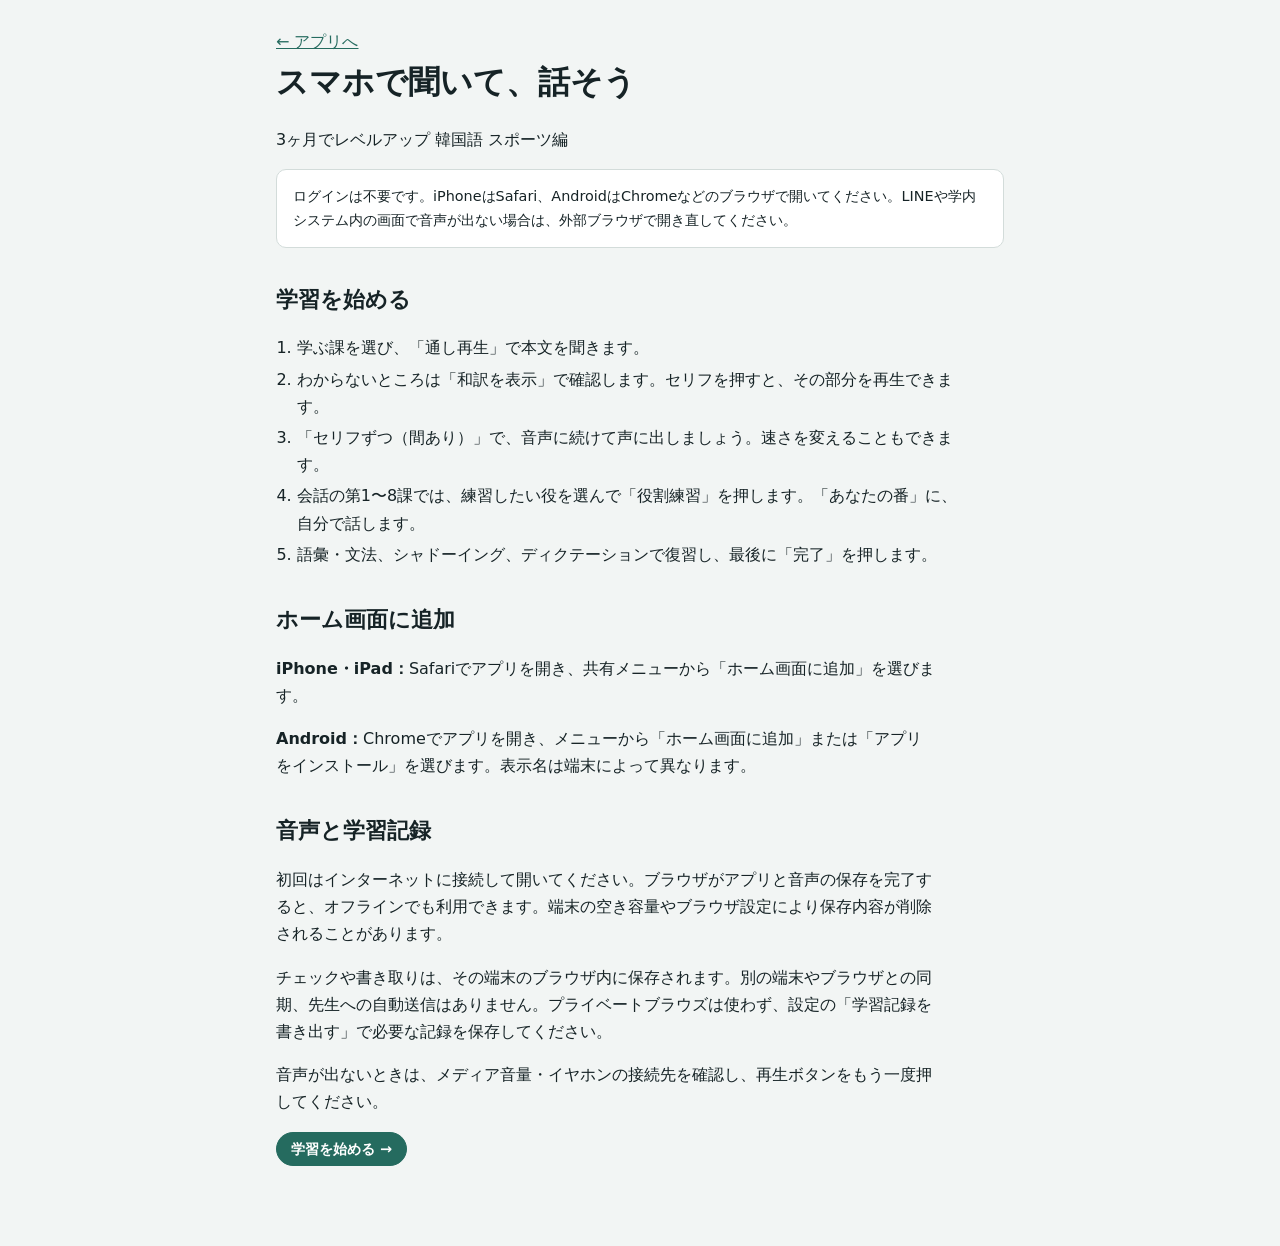
==== student-guide.html @ 6378376e "Publish Korean sports textbook review app with 12 lessons and audio" ====
<!doctype html><html lang="ja"><head><meta charset="utf-8"><meta name="viewport" content="width=device-width, initial-scale=1"><meta name="robots" content="noindex,nofollow"><title>学生用ガイド｜会話学習</title><link rel="stylesheet" href="style.css"></head><body><main class="wrap prose"><a href="./index.html">← アプリへ</a><h1>スマホで聞いて、話そう</h1><p>3ヶ月でレベルアップ 韓国語 スポーツ編</p><div class="note">ログインは不要です。iPhoneはSafari、AndroidはChromeなどのブラウザで開いてください。LINEや学内システム内の画面で音声が出ない場合は、外部ブラウザで開き直してください。</div><h2>学習を始める</h2><ol><li>学ぶ課を選び、「通し再生」で本文を聞きます。</li><li>わからないところは「和訳を表示」で確認します。セリフを押すと、その部分を再生できます。</li><li>「セリフずつ（間あり）」で、音声に続けて声に出しましょう。速さを変えることもできます。</li><li>会話の第1〜8課では、練習したい役を選んで「役割練習」を押します。「あなたの番」に、自分で話します。</li><li>語彙・文法、シャドーイング、ディクテーションで復習し、最後に「完了」を押します。</li></ol><h2>ホーム画面に追加</h2><p><b>iPhone・iPad：</b>Safariでアプリを開き、共有メニューから「ホーム画面に追加」を選びます。</p><p><b>Android：</b>Chromeでアプリを開き、メニューから「ホーム画面に追加」または「アプリをインストール」を選びます。表示名は端末によって異なります。</p><h2>音声と学習記録</h2><p>初回はインターネットに接続して開いてください。ブラウザがアプリと音声の保存を完了すると、オフラインでも利用できます。端末の空き容量やブラウザ設定により保存内容が削除されることがあります。</p><p>チェックや書き取りは、その端末のブラウザ内に保存されます。別の端末やブラウザとの同期、先生への自動送信はありません。プライベートブラウズは使わず、設定の「学習記録を書き出す」で必要な記録を保存してください。</p><p>音声が出ないときは、メディア音量・イヤホンの接続先を確認し、再生ボタンをもう一度押してください。</p><a class="btn primary" href="./index.html">学習を始める →</a></main></body></html>
---- style.css ----
:root{
  --ground:#F2F5F4; --surface:#FFFFFF; --sunk:#E7EEEC; --ink:#162326; --muted:#586A6C; --line:#D3DCDA;
  --accent:#256B5F; --accent-ink:#FFFFFF; --accent-soft:#DCECE7;
  --ochre:#9A620F; --ochre-soft:#F4E8D2;
  --good:#1F7446; --good-soft:#DCEFE3; --bad:#AE3727; --bad-soft:#F7E0DB; --hl:#FFF1BD;
  --serif:"Literata",Georgia,"Times New Roman",serif;
  --sans:"Zen Kaku Gothic New","Hiragino Sans","Hiragino Kaku Gothic ProN","Yu Gothic",system-ui,sans-serif;
  --mono:"IBM Plex Mono",ui-monospace,Menlo,monospace;
  --radius:10px;
}
@media (prefers-color-scheme:dark){
  :root:not([data-theme="light"]){
    color-scheme:dark;
    --ground:#0E1618; --surface:#152023; --sunk:#1B282B; --ink:#E2EBE9; --muted:#97A8A7; --line:#2A393C;
    --accent:#6CC3B1; --accent-ink:#0E1618; --accent-soft:#1A3430;
    --ochre:#E3A94E; --ochre-soft:#33281A;
    --good:#6CCB93; --good-soft:#17301F; --bad:#EE8A77; --bad-soft:#3A201C; --hl:#3B3517;
  }
}
:root[data-theme="dark"]{
  color-scheme:dark;
  --ground:#0E1618; --surface:#152023; --sunk:#1B282B; --ink:#E2EBE9; --muted:#97A8A7; --line:#2A393C;
  --accent:#6CC3B1; --accent-ink:#0E1618; --accent-soft:#1A3430;
  --ochre:#E3A94E; --ochre-soft:#33281A;
  --good:#6CCB93; --good-soft:#17301F; --bad:#EE8A77; --bad-soft:#3A201C; --hl:#3B3517;
}
*{box-sizing:border-box}
[hidden]{display:none!important}
body{margin:0;background:var(--ground);color:var(--ink);font-family:var(--sans);font-size:16px;line-height:1.7;-webkit-text-size-adjust:100%}
a{color:var(--accent)}
button,select,input,textarea{font:inherit;color:inherit}
:focus-visible{outline:2px solid var(--accent);outline-offset:2px}
h1,h2,h3{text-wrap:balance;margin:0}
.wrap{max-width:760px;margin:0 auto;padding-inline:16px}
.label{font-family:var(--mono);font-size:.72rem;letter-spacing:.08em;text-transform:uppercase;color:var(--muted)}
.en{font-family:var(--serif);font-size:1.12rem;line-height:1.75}

/* top bar */
.bar{position:sticky;top:env(safe-area-inset-top,0px);z-index:20;background:var(--ground);border-bottom:1px solid var(--line)}
.bar .wrap{display:flex;align-items:center;gap:12px;min-height:54px}
.brand{font-family:var(--serif);font-weight:600;font-size:1.15rem;text-decoration:none;color:var(--ink);white-space:nowrap}
.brand em{font-style:italic;font-weight:400;color:var(--accent)}
.bar nav{margin-left:auto;display:flex;gap:6px;align-items:center}
.prog-txt{font-family:var(--mono);font-size:.78rem;color:var(--muted);font-variant-numeric:tabular-nums;white-space:nowrap}
.progress{height:3px;background:var(--sunk)}
.progress i{display:block;height:100%;background:var(--accent);width:0;transition:width .4s}
.btn{display:inline-flex;align-items:center;gap:6px;border:1px solid var(--line);background:var(--surface);border-radius:999px;padding:6px 14px;cursor:pointer;font-size:.9rem;text-decoration:none;color:var(--ink);line-height:1.4}
.btn:hover{border-color:var(--accent)}
.btn.primary{background:var(--accent);border-color:var(--accent);color:var(--accent-ink);font-weight:700}
.btn.ghost{background:transparent}
.btn.small{padding:4px 11px;font-size:.82rem}
.btn[aria-pressed="true"]{background:var(--accent-soft);border-color:var(--accent)}

main{padding-block:28px 80px}

/* home */
.hero{display:grid;gap:14px;padding-block:8px 28px;border-bottom:1px solid var(--line);margin-bottom:28px}
.hero h1{font-family:var(--serif);font-size:clamp(2.1rem,6vw,3rem);font-weight:600;line-height:1.1;letter-spacing:-.01em}
.hero h1 em{font-weight:400;color:var(--accent)}
.hero .sub{font-size:1.05rem;margin:0}
.stats{display:flex;flex-wrap:wrap;gap:6px 18px;margin:0;padding:0;list-style:none}
.stats li{font-family:var(--mono);font-size:.8rem;color:var(--muted)}
.stats b{color:var(--ink);font-weight:500}
.next{display:flex;flex-wrap:wrap;align-items:center;gap:10px 16px;background:var(--surface);border:1px solid var(--line);border-radius:var(--radius);padding:14px 16px}
.next .t{flex:1 1 260px}
.next .t strong{font-family:var(--serif);font-size:1.1rem;display:block;line-height:1.35}
.unit{margin-bottom:34px}
.unit-head{display:flex;flex-wrap:wrap;align-items:baseline;gap:4px 14px;margin-bottom:12px}
.unit-head h2{font-family:var(--serif);font-size:1.35rem;font-weight:600}
.unit-head .ja{font-weight:700}
.unit-head .label{margin-left:auto}
.triads{display:grid;grid-template-columns:repeat(auto-fill,minmax(230px,1fr));gap:10px}
.triad{background:var(--surface);border:1px solid var(--line);border-radius:var(--radius);overflow:hidden}
.day{display:grid;grid-template-columns:2.6rem 1fr auto;gap:8px;align-items:center;padding:8px 12px;text-decoration:none;color:var(--ink);border-top:1px solid var(--line);min-height:48px}
.day:first-child{border-top:0}
.day:hover{background:var(--sunk)}
.day .dn{font-family:var(--mono);font-size:.72rem;color:var(--muted);font-variant-numeric:tabular-nums}
.day .tt{font-size:.88rem;line-height:1.35}
.day .tt small{display:block;font-family:var(--mono);font-size:.66rem;letter-spacing:.06em;color:var(--muted);text-transform:uppercase}
.day.test{background:var(--ochre-soft)}
.day.test .tt small{color:var(--ochre)}
.day .mk{width:20px;height:20px;border-radius:50%;border:1.5px solid var(--line);display:grid;place-items:center;font-size:.7rem;color:var(--accent-ink)}
.day.done .mk{background:var(--accent);border-color:var(--accent)}
.day.test.done .mk{background:var(--ochre);border-color:var(--ochre)}
.day.is-next{box-shadow:inset 0 0 0 2px var(--accent)}
.cast{display:grid;grid-template-columns:repeat(auto-fill,minmax(220px,1fr));gap:4px 20px;margin:0;padding:0;list-style:none}
.cast li{padding:8px 0;border-bottom:1px dashed var(--line);font-size:.9rem}
.cast b{font-family:var(--serif);font-weight:600;font-size:1rem}
.section-title{font-family:var(--serif);font-size:1.3rem;font-weight:600;margin:40px 0 12px}

/* lesson */
.lhead{display:grid;gap:8px;margin-bottom:26px}
.lhead h1{font-family:var(--serif);font-size:clamp(1.7rem,5vw,2.3rem);font-weight:600;line-height:1.2}
.lhead .ja-title{font-size:1.05rem;font-weight:700;color:var(--muted)}
.chips{display:flex;flex-wrap:wrap;gap:6px}
.chip{font-family:var(--mono);font-size:.72rem;letter-spacing:.04em;border:1px solid var(--line);border-radius:999px;padding:2px 10px;color:var(--muted);background:var(--surface)}
.chip.lv{border-color:var(--accent);color:var(--accent)}
.chip.t{border-color:var(--ochre);color:var(--ochre)}
.scene{margin:0;color:var(--muted);font-size:.95rem}
.step{margin-top:34px}
.step>header{display:flex;align-items:baseline;gap:10px;margin-bottom:12px;flex-wrap:wrap}
.step>header h2{font-size:1.15rem;font-weight:700}
.step>header .label{color:var(--accent)}
.test-page .step>header .label{color:var(--ochre)}
.card{background:var(--surface);border:1px solid var(--line);border-radius:var(--radius);padding:16px}
.toolbar{display:flex;flex-wrap:wrap;gap:8px;align-items:center;margin-bottom:14px}
.toolbar .sep{flex:1 1 0}
.toggle{display:inline-flex;align-items:center;gap:6px;font-size:.85rem;cursor:pointer;user-select:none}
.toggle input{accent-color:var(--accent);width:16px;height:16px}
select.rate{border:1px solid var(--line);background:var(--surface);border-radius:999px;padding:5px 10px;font-size:.85rem}
.passage .en{margin:0}
.dl{display:grid;grid-template-columns:5.6rem 1fr;gap:2px 14px;padding:6px 0;border-top:1px dashed var(--line)}
.dl:first-child{border-top:0}
.dl .sp{font-family:var(--mono);font-size:.72rem;letter-spacing:.05em;text-transform:uppercase;color:var(--accent);padding-top:.45rem;overflow-wrap:anywhere}
.dl .sp.hana{color:var(--ochre)}
.say{cursor:pointer;border-radius:6px;transition:background .15s}
.say:hover{background:var(--sunk)}
.say.speaking{background:var(--hl)}
.passage .ja{display:none;margin:2px 0 4px;font-size:.88rem;color:var(--muted);line-height:1.6}
.passage.show-ja .ja{display:block}
.para{margin:0 0 14px}
.para:last-child{margin-bottom:0}
.para .en .say{padding:1px 0}
.passage.blur .en{filter:blur(5px);user-select:none}
.passage.blur .say.speaking{filter:none}
.vocab{width:100%;border-collapse:collapse;font-size:.95rem}
.vocab td{padding:7px 8px;border-top:1px solid var(--line);vertical-align:top}
.vocab tr:first-child td{border-top:0}
.vocab td:first-child{font-family:var(--serif);font-size:1.02rem;width:48%}
.vocab td:last-child{color:var(--muted)}
.steps{list-style:none;margin:0;padding:0;display:grid;gap:2px}
.steps label{display:grid;grid-template-columns:22px 1fr;gap:10px;padding:8px 4px;cursor:pointer;border-radius:6px}
.steps label:hover{background:var(--sunk)}
.steps input{accent-color:var(--accent);width:18px;height:18px;margin-top:3px}
.steps b{font-weight:700}
.steps span small{display:block;color:var(--muted);font-size:.84rem}
.tip{margin-top:12px;background:var(--accent-soft);border-radius:8px;padding:12px 14px;font-size:.92rem}
.tip .label{color:var(--accent);display:block;margin-bottom:2px}
.ditem{display:grid;gap:8px;padding:14px 0;border-top:1px solid var(--line)}
.ditem:first-child{border-top:0;padding-top:0}
.ditem .row{display:flex;flex-wrap:wrap;gap:8px;align-items:center}
.ditem .num{font-family:var(--mono);font-size:.78rem;color:var(--muted);min-width:1.8rem}
textarea{width:100%;border:1px solid var(--line);border-radius:8px;background:var(--ground);padding:10px 12px;font-family:var(--serif);font-size:1.02rem;line-height:1.6;resize:vertical}
textarea:focus{border-color:var(--accent);outline:none}
.result{font-family:var(--serif);font-size:1.02rem;line-height:1.9}
.result .ok{color:var(--good)}
.result .miss{color:var(--bad);background:var(--bad-soft);border-radius:3px;padding:0 2px;text-decoration:underline;text-decoration-thickness:1px}
.result .extra{color:var(--muted);text-decoration:line-through}
.result .score{font-family:var(--mono);font-size:.8rem;display:inline-block;margin-right:8px;padding:1px 8px;border-radius:999px;background:var(--good-soft);color:var(--good)}
.result .score.low{background:var(--bad-soft);color:var(--bad)}
.result .jp{font-family:var(--sans);font-size:.86rem;color:var(--muted);display:block}
.prompt{margin:0 0 10px;font-size:.98rem}
.wc{font-family:var(--mono);font-size:.75rem;color:var(--muted);font-variant-numeric:tabular-nums}
details.model{margin-top:12px;border-top:1px dashed var(--line);padding-top:10px}
details.model summary{cursor:pointer;font-weight:700;font-size:.92rem;color:var(--accent)}
details.model p{margin:8px 0 0}
.finish{margin-top:40px;display:grid;gap:16px}
.finish .done-btn{justify-self:start}
.pager{display:flex;justify-content:space-between;gap:10px;flex-wrap:wrap}
.pager a{max-width:48%}

/* tests */
.test-page .lhead h1{color:var(--ink)}
.qitem{display:grid;grid-template-columns:1.8rem 1fr auto;gap:4px 10px;align-items:start;padding:10px 0;border-top:1px solid var(--line)}
.qitem:first-child{border-top:0;padding-top:0}
.qitem .num{font-family:var(--mono);font-size:.78rem;color:var(--muted);padding-top:3px}
.qitem .q{font-size:.98rem}
.qitem .q .from{font-family:var(--mono);font-size:.68rem;color:var(--muted);margin-left:6px;white-space:nowrap}
.qitem .q .from.spiral{color:var(--ochre)}
.qitem .ans{grid-column:2/4;font-family:var(--serif);font-size:1.05rem;background:var(--sunk);border-radius:6px;padding:6px 10px}
.qitem .ctl{display:flex;gap:6px;align-items:center;flex-wrap:wrap;justify-content:flex-end}
.selfcheck{display:inline-flex;gap:4px;align-items:center;font-size:.8rem;color:var(--muted);cursor:pointer}
.selfcheck input{accent-color:var(--good);width:16px;height:16px}
.scorebar{display:flex;flex-wrap:wrap;gap:8px 18px;background:var(--ochre-soft);border-radius:var(--radius);padding:12px 16px;font-size:.9rem}
.scorebar b{font-family:var(--mono);font-weight:500;font-variant-numeric:tabular-nums}

/* guide */
.prose h2{font-family:var(--serif);font-size:1.35rem;font-weight:600;margin:34px 0 10px}
.prose p,.prose li{max-width:65ch}
.prose ol,.prose ul{padding-left:1.3em}
.prose li{margin:4px 0}
.levels{width:100%;border-collapse:collapse;font-size:.9rem}
.levels th,.levels td{text-align:left;padding:8px;border-top:1px solid var(--line);vertical-align:top}
.levels th{font-family:var(--mono);font-size:.7rem;letter-spacing:.06em;text-transform:uppercase;color:var(--muted);font-weight:500}
.tablewrap{overflow-x:auto}
.note{background:var(--surface);border:1px solid var(--line);border-radius:var(--radius);padding:14px 16px}

/* settings */
.panel-back{position:fixed;inset:0;background:rgba(10,20,22,.45);z-index:40;display:grid;place-items:end center}
.panel{background:var(--surface);color:var(--ink);width:min(560px,100%);max-height:88vh;overflow:auto;border-radius:16px 16px 0 0;padding:20px 16px calc(20px + env(safe-area-inset-bottom,0px))}
@media (min-width:640px){.panel-back{place-items:center}.panel{border-radius:16px}}
.panel h2{font-family:var(--serif);font-size:1.3rem;font-weight:600;margin-bottom:12px}
.field{display:grid;gap:4px;margin-bottom:14px}
.field .row{display:flex;gap:8px}
.field select{flex:1;min-width:0;border:1px solid var(--line);background:var(--ground);border-radius:8px;padding:8px}
.panel .small{font-size:.84rem;color:var(--muted)}
.panel-actions{display:flex;flex-wrap:wrap;gap:8px;margin-top:10px;padding-top:14px;border-top:1px solid var(--line)}
.btn.danger{border-color:var(--bad);color:var(--bad)}
.btn.danger.armed{background:var(--bad);color:var(--surface)}
.toast{position:fixed;left:50%;bottom:calc(18px + env(safe-area-inset-bottom,0px));transform:translateX(-50%);background:var(--ink);color:var(--ground);padding:8px 16px;border-radius:999px;font-size:.88rem;z-index:50;max-width:calc(100% - 32px)}

button,.btn,label,select,.tabbar,.day .mk{-webkit-user-select:none;user-select:none;-webkit-touch-callout:none}
body.app{padding-bottom:calc(64px + env(safe-area-inset-bottom,0px))}
body.app .bar nav .btn{display:none}
body.app .toast{bottom:calc(76px + env(safe-area-inset-bottom,0px))}
.tabbar{position:fixed;left:0;right:0;bottom:0;z-index:30;display:grid;grid-template-columns:repeat(4,1fr);background:var(--surface);border-top:1px solid var(--line);padding-bottom:env(safe-area-inset-bottom,0px)}
.tabbar a,.tabbar button{display:grid;justify-items:center;gap:1px;padding:8px 0 6px;min-height:56px;font-size:.68rem;color:var(--muted);text-decoration:none;background:none;border:0;cursor:pointer}
.tabbar .on{color:var(--accent);font-weight:700}
@media (max-width:560px){
  .dl{grid-template-columns:1fr;gap:0}
  .dl .sp{padding-top:0}
  .bar .hide-sm{display:none}
  .qitem{grid-template-columns:1.6rem 1fr}
  .qitem .ctl{grid-column:2;justify-content:flex-start}
  .qitem .ans{grid-column:2}
}
@media (prefers-reduced-motion:reduce){*{transition:none!important}}
@media print{
  .bar,.toolbar,.finish,.ditem .row,.btn,.panel-back{display:none!important}
  .passage .ja{display:block}
  .passage.blur .en{filter:none}
  body{background:#fff;color:#000}
}

:root{--serif:"Hiragino Sans","Apple SD Gothic Neo","Malgun Gothic",sans-serif}
.brand{font-size:.88rem;white-space:normal;line-height:1.4;max-width:70%}.brand small{display:block;color:var(--accent);font-size:.75rem}.hero h1{font-size:clamp(1.8rem,5vw,2.6rem);line-height:1.5}.hero .kicker{color:var(--accent);letter-spacing:.14em;font-size:.76rem}.lesson-grid{display:grid;grid-template-columns:repeat(2,minmax(0,1fr));gap:12px}.lesson-link{display:block;color:var(--ink);text-decoration:none;padding:20px;border:1px solid var(--line);border-radius:10px;background:var(--surface)}.lesson-link:hover{border-color:var(--accent)}.lesson-link strong{display:block;font-size:1.1rem;margin:8px 0 4px}.lesson-link small{color:var(--muted)}.lesson-link .status{float:right;font-size:.75rem;color:var(--accent)}.en{font-size:1.16rem;line-height:1.95;word-break:keep-all;overflow-wrap:anywhere}.dl{grid-template-columns:3.5rem 1fr;padding:13px 0}.dl .sp{font-size:.84rem}.line-button{display:block;width:100%;text-align:left;border:0;background:transparent;color:inherit;padding:0}.dl .sp.miku{color:var(--ochre)}.role-select{max-width:100%;border:1px solid var(--line);border-radius:8px;background:var(--surface);padding:7px}.play-status{font-size:.85rem;color:var(--accent);min-height:1.7em}.role-turn{outline:2px dashed var(--accent);outline-offset:4px}.passage.blur .en:focus{filter:none}.note{font-size:.9rem}.bar .wrap{padding-block:8px}textarea{font-family:var(--sans)}.muted{color:var(--muted)}.btn:disabled{opacity:.5;cursor:default}.vocab button{background:transparent;border:0;text-align:left;cursor:pointer}.recording{color:var(--bad)}@media(max-width:560px){.lesson-grid{grid-template-columns:1fr}.dl{grid-template-columns:1fr}.toolbar .btn{min-height:40px}.brand{font-size:.78rem}.card{padding:14px}.bar nav{gap:2px}.bar nav .btn{padding:6px}.panel-back{place-items:end center}}

.role-options{display:flex;gap:14px;padding:6px 10px;border:1px solid var(--line);border-radius:8px}.panel::backdrop{background:rgba(10,20,22,.45)}

@media(max-width:560px){button.btn,a.btn{min-height:44px}.bar nav .btn{min-height:44px;min-width:44px}.rate,select.rate,.field select{font-size:16px}.brand{max-width:53%}.bar .wrap{gap:6px}.prog-txt{font-size:.7rem}.role-options{min-height:44px}.line-button{min-height:44px}}

.role-options{flex-wrap:wrap}.sp{overflow-wrap:anywhere}

.quiz-item{border-top:1px solid var(--line,#ccd9cf);padding:16px 0}.quiz-item p{overflow-wrap:anywhere}.quiz-input{font:inherit;font-size:16px;max-width:100%;width:100%;padding:12px;border:1px solid #a3b5aa;border-radius:8px;box-sizing:border-box}.quiz-actions,.choices{display:flex;flex-wrap:wrap;gap:8px;margin:10px 0}.quiz-result{color:#1b6b45}.practice details{padding:12px 0}.practice h3{margin-top:28px}[hidden]{display:none!important}
audio{width:100%;max-width:100%;}summary{cursor:pointer;}
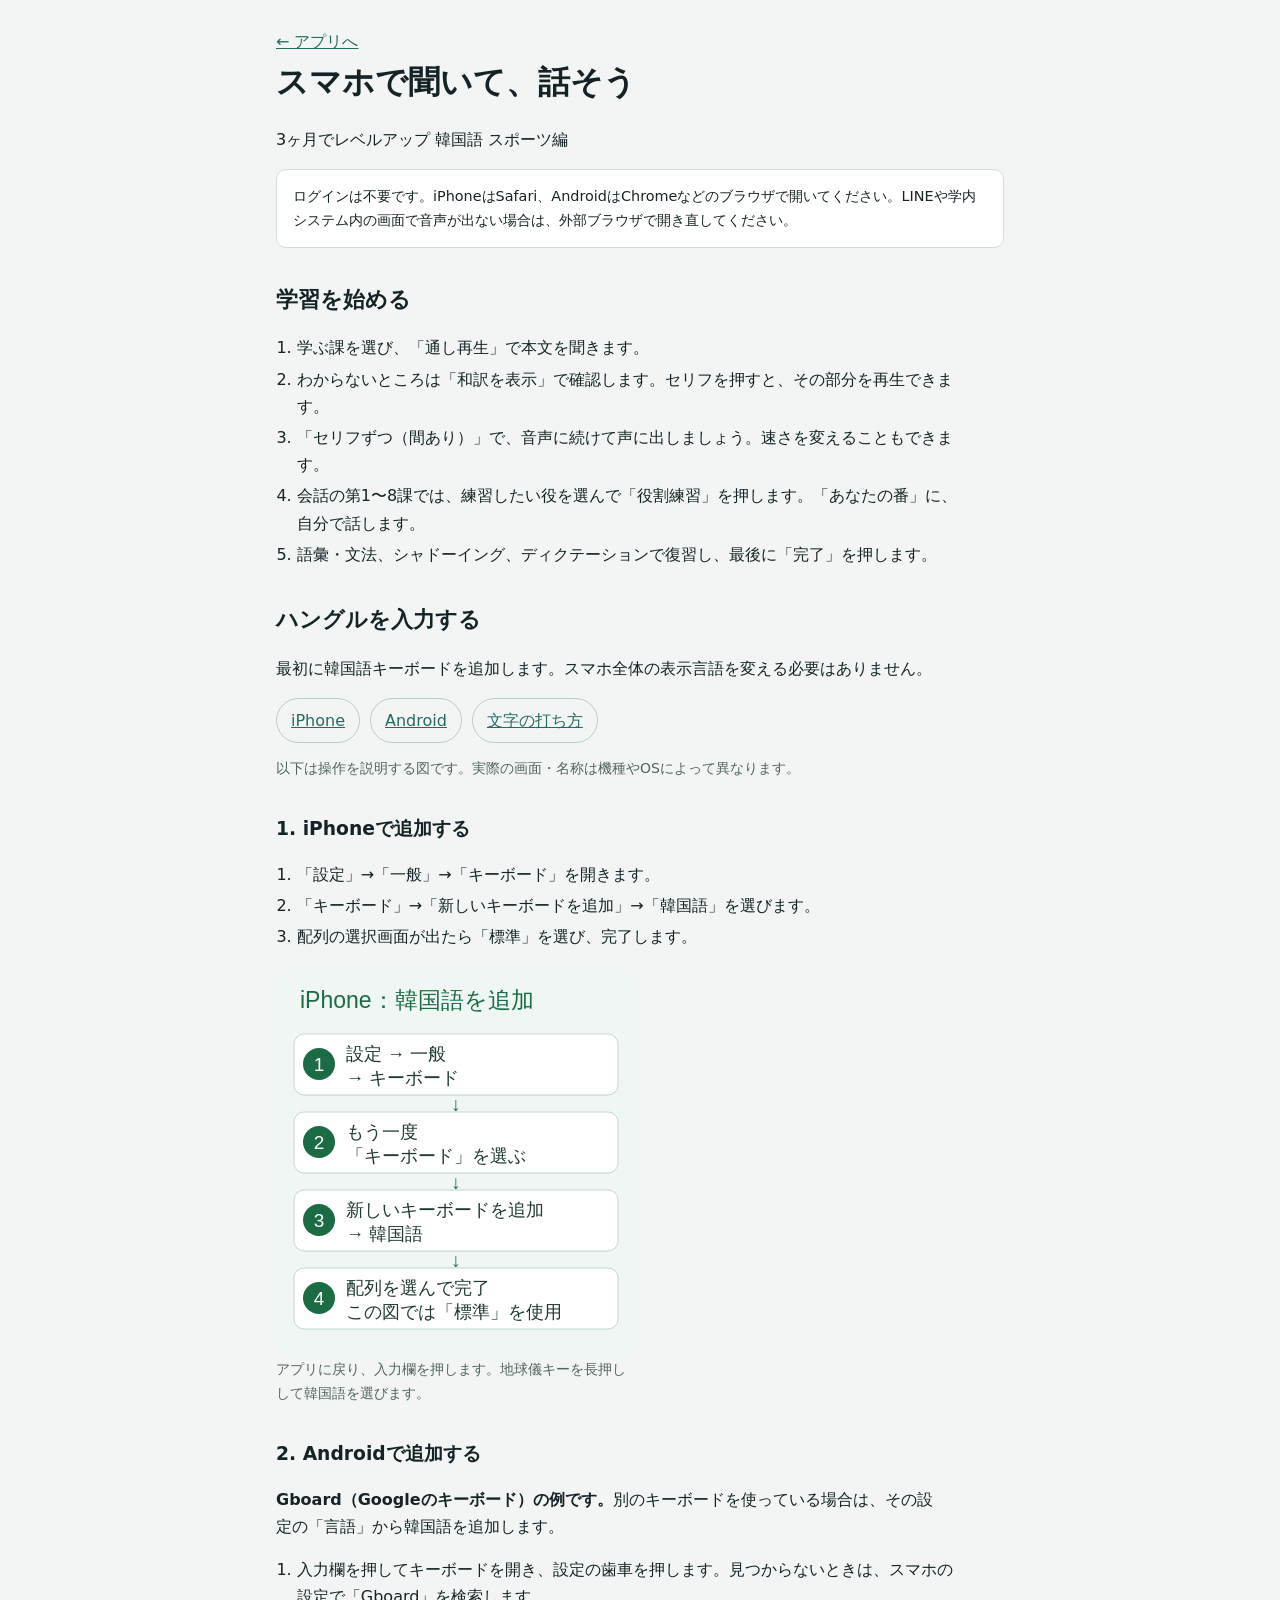
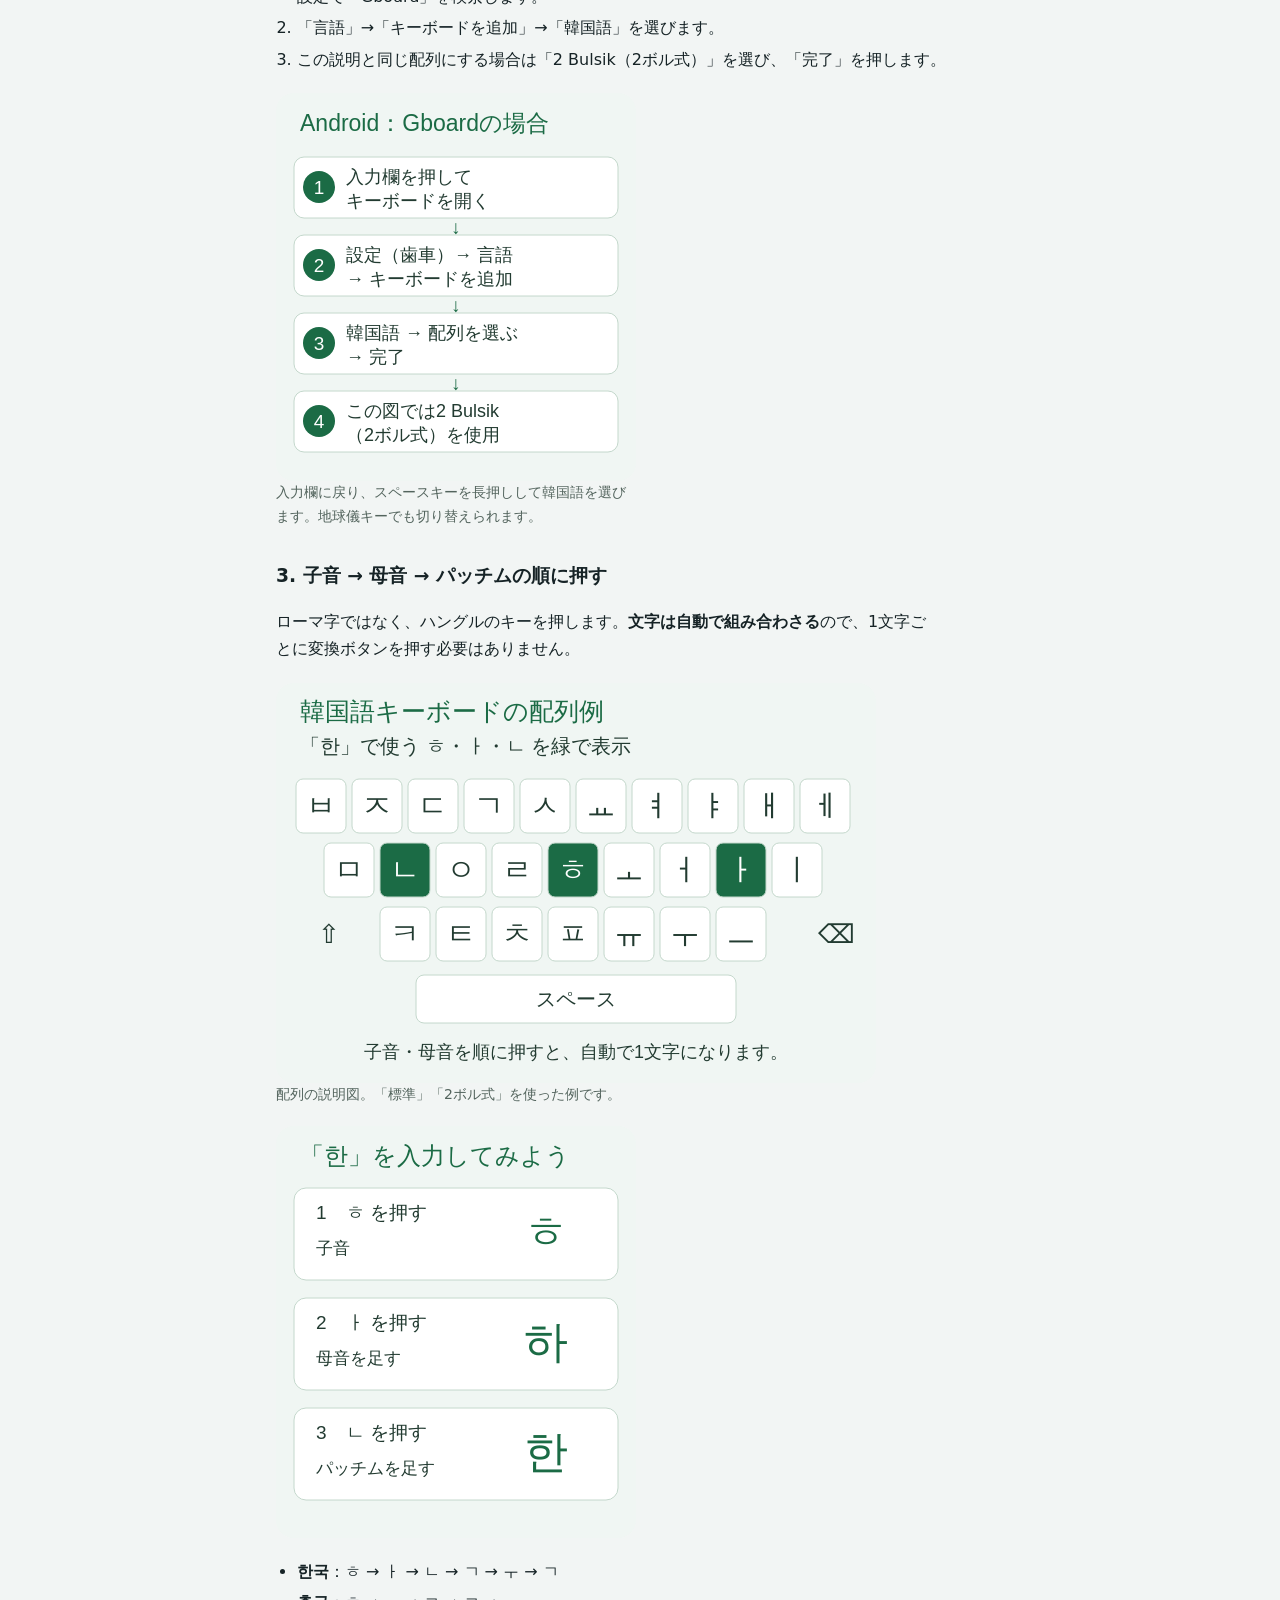
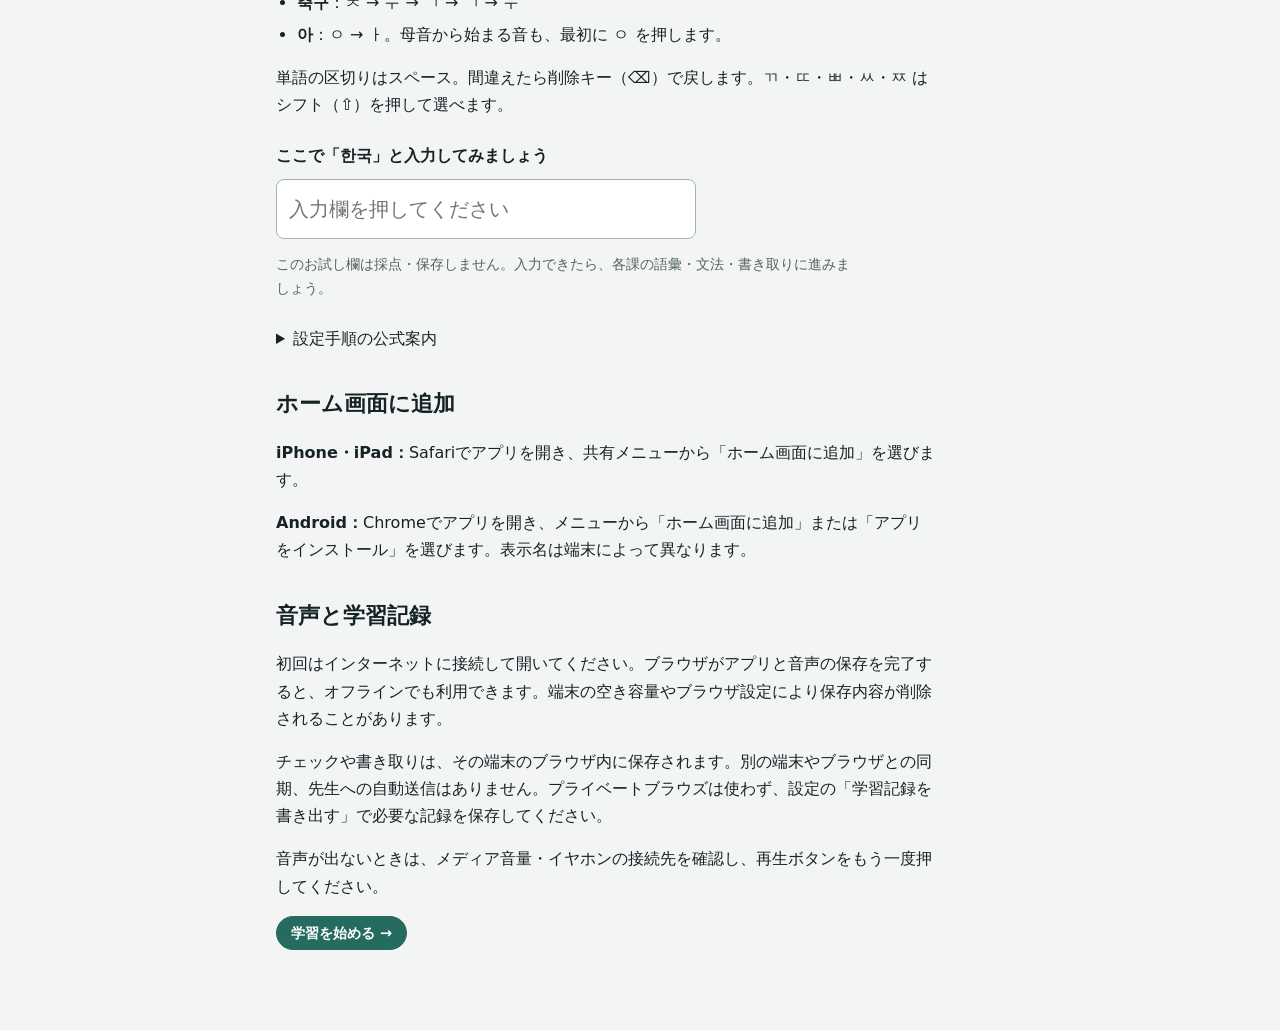
==== commit f897af3d: "Add illustrated Hangul keyboard setup and typing guide" ====
--- a/student-guide.html
+++ b/student-guide.html
@@ -1 +1,7 @@
-<!doctype html><html lang="ja"><head><meta charset="utf-8"><meta name="viewport" content="width=device-width, initial-scale=1"><meta name="robots" content="noindex,nofollow"><title>学生用ガイド｜会話学習</title><link rel="stylesheet" href="style.css"></head><body><main class="wrap prose"><a href="./index.html">← アプリへ</a><h1>スマホで聞いて、話そう</h1><p>3ヶ月でレベルアップ 韓国語 スポーツ編</p><div class="note">ログインは不要です。iPhoneはSafari、AndroidはChromeなどのブラウザで開いてください。LINEや学内システム内の画面で音声が出ない場合は、外部ブラウザで開き直してください。</div><h2>学習を始める</h2><ol><li>学ぶ課を選び、「通し再生」で本文を聞きます。</li><li>わからないところは「和訳を表示」で確認します。セリフを押すと、その部分を再生できます。</li><li>「セリフずつ（間あり）」で、音声に続けて声に出しましょう。速さを変えることもできます。</li><li>会話の第1〜8課では、練習したい役を選んで「役割練習」を押します。「あなたの番」に、自分で話します。</li><li>語彙・文法、シャドーイング、ディクテーションで復習し、最後に「完了」を押します。</li></ol><h2>ホーム画面に追加</h2><p><b>iPhone・iPad：</b>Safariでアプリを開き、共有メニューから「ホーム画面に追加」を選びます。</p><p><b>Android：</b>Chromeでアプリを開き、メニューから「ホーム画面に追加」または「アプリをインストール」を選びます。表示名は端末によって異なります。</p><h2>音声と学習記録</h2><p>初回はインターネットに接続して開いてください。ブラウザがアプリと音声の保存を完了すると、オフラインでも利用できます。端末の空き容量やブラウザ設定により保存内容が削除されることがあります。</p><p>チェックや書き取りは、その端末のブラウザ内に保存されます。別の端末やブラウザとの同期、先生への自動送信はありません。プライベートブラウズは使わず、設定の「学習記録を書き出す」で必要な記録を保存してください。</p><p>音声が出ないときは、メディア音量・イヤホンの接続先を確認し、再生ボタンをもう一度押してください。</p><a class="btn primary" href="./index.html">学習を始める →</a></main></body></html>
+<!doctype html><html lang="ja"><head><meta charset="utf-8"><meta name="viewport" content="width=device-width, initial-scale=1"><meta name="robots" content="noindex,nofollow"><title>学生用ガイド｜会話学習</title><link rel="stylesheet" href="style.css"><script src="guide-register.js" defer></script></head><body><main class="wrap prose"><a href="./index.html">← アプリへ</a><h1>スマホで聞いて、話そう</h1><p>3ヶ月でレベルアップ 韓国語 スポーツ編</p><div class="note">ログインは不要です。iPhoneはSafari、AndroidはChromeなどのブラウザで開いてください。LINEや学内システム内の画面で音声が出ない場合は、外部ブラウザで開き直してください。</div><h2>学習を始める</h2><ol><li>学ぶ課を選び、「通し再生」で本文を聞きます。</li><li>わからないところは「和訳を表示」で確認します。セリフを押すと、その部分を再生できます。</li><li>「セリフずつ（間あり）」で、音声に続けて声に出しましょう。速さを変えることもできます。</li><li>会話の第1〜8課では、練習したい役を選んで「役割練習」を押します。「あなたの番」に、自分で話します。</li><li>語彙・文法、シャドーイング、ディクテーションで復習し、最後に「完了」を押します。</li></ol><section id="hangul"><h2>ハングルを入力する</h2><p>最初に韓国語キーボードを追加します。スマホ全体の表示言語を変える必要はありません。</p><nav class="guide-jumps" aria-label="ハングル入力の案内"><a href="#hangul-iphone">iPhone</a><a href="#hangul-android">Android</a><a href="#hangul-type">文字の打ち方</a></nav><p class="guide-caption">以下は操作を説明する図です。実際の画面・名称は機種やOSによって異なります。</p>
+<h3 id="hangul-iphone">1. iPhoneで追加する</h3><ol><li>「設定」→「一般」→「キーボード」を開きます。</li><li>「キーボード」→「新しいキーボードを追加」→「韓国語」を選びます。</li><li>配列の選択画面が出たら「標準」を選び、完了します。</li></ol><figure class="guide-figure narrow"><img src="guide-images/iphone-keyboard.svg" width="360" height="388" alt="iPhone：設定、一般、キーボード、キーボード、新しいキーボードを追加、韓国語の順に進む説明図。"><figcaption>アプリに戻り、入力欄を押します。地球儀キーを長押しして韓国語を選びます。</figcaption></figure>
+<h3 id="hangul-android">2. Androidで追加する</h3><p><b>Gboard（Googleのキーボード）の例です。</b>別のキーボードを使っている場合は、その設定の「言語」から韓国語を追加します。</p><ol><li>入力欄を押してキーボードを開き、設定の歯車を押します。見つからないときは、スマホの設定で「Gboard」を検索します。</li><li>「言語」→「キーボードを追加」→「韓国語」を選びます。</li><li>この説明と同じ配列にする場合は「2 Bulsik（2ボル式）」を選び、「完了」を押します。</li></ol><figure class="guide-figure narrow"><img src="guide-images/android-keyboard.svg" width="360" height="388" alt="Gboard：入力欄からキーボード設定を開き、言語、キーボードを追加、韓国語、配列、完了の順に進む説明図。"><figcaption>入力欄に戻り、スペースキーを長押しして韓国語を選びます。地球儀キーでも切り替えられます。</figcaption></figure>
+<h3 id="hangul-type">3. 子音 → 母音 → パッチムの順に押す</h3><p>ローマ字ではなく、ハングルのキーを押します。<b>文字は自動で組み合わさる</b>ので、1文字ごとに変換ボタンを押す必要はありません。</p><figure class="guide-figure"><img src="guide-images/hangul-keyboard.svg" width="600" height="400" alt="2ボル式の韓国語キーボード。上段はㅂㅈㄷㄱㅅㅛㅕㅑㅐㅔ、中段はㅁㄴㅇㄹㅎㅗㅓㅏㅣ、下段はㅋㅌㅊㅍㅠㅜㅡ。한を作るㅎ・ㅏ・ㄴを強調。"><figcaption>配列の説明図。「標準」「2ボル式」を使った例です。</figcaption></figure><figure class="guide-figure narrow"><img src="guide-images/hangul-compose.svg" width="360" height="412" alt="ㅎを押すとㅎ、次にㅏを押すと하、最後にㄴを押すと한になる。"></figure>
+<ul><li><b lang="ko">한국</b>：<span lang="ko">ㅎ → ㅏ → ㄴ → ㄱ → ㅜ → ㄱ</span></li><li><b lang="ko">축구</b>：<span lang="ko">ㅊ → ㅜ → ㄱ → ㄱ → ㅜ</span></li><li><b lang="ko">아</b>：<span lang="ko">ㅇ → ㅏ</span>。母音から始まる音も、最初に <span lang="ko">ㅇ</span> を押します。</li></ul><p>単語の区切りはスペース。間違えたら削除キー（⌫）で戻します。<span lang="ko">ㄲ・ㄸ・ㅃ・ㅆ・ㅉ</span> はシフト（⇧）を押して選べます。</p>
+<label class="hangul-try" for="hangul-try">ここで「한국」と入力してみましょう</label><input id="hangul-try" class="quiz-input" lang="ko" type="text" placeholder="入力欄を押してください" autocomplete="off" spellcheck="false"><p class="guide-caption">このお試し欄は採点・保存しません。入力できたら、各課の語彙・文法・書き取りに進みましょう。</p>
+<details class="guide-sources"><summary>設定手順の公式案内</summary><p><a href="https://support.apple.com/ja-jp/guide/iphone/iph73b71eb/ios" target="_blank" rel="noopener">Apple：キーボードを追加する・変更する</a><br><a href="https://support.google.com/gboard/answer/7068494?hl=ja" target="_blank" rel="noopener">Google：Gboardで別の言語を入力する</a></p><p>2026年10月18日確認。</p></details></section><h2>ホーム画面に追加</h2><p><b>iPhone・iPad：</b>Safariでアプリを開き、共有メニューから「ホーム画面に追加」を選びます。</p><p><b>Android：</b>Chromeでアプリを開き、メニューから「ホーム画面に追加」または「アプリをインストール」を選びます。表示名は端末によって異なります。</p><h2>音声と学習記録</h2><p>初回はインターネットに接続して開いてください。ブラウザがアプリと音声の保存を完了すると、オフラインでも利用できます。端末の空き容量やブラウザ設定により保存内容が削除されることがあります。</p><p>チェックや書き取りは、その端末のブラウザ内に保存されます。別の端末やブラウザとの同期、先生への自動送信はありません。プライベートブラウズは使わず、設定の「学習記録を書き出す」で必要な記録を保存してください。</p><p>音声が出ないときは、メディア音量・イヤホンの接続先を確認し、再生ボタンをもう一度押してください。</p><a class="btn primary" href="./index.html">学習を始める →</a></main></body></html>
--- a/style.css
+++ b/style.css
@@ -233,4 +233,6 @@
 .role-options{flex-wrap:wrap}.sp{overflow-wrap:anywhere}
 
 .quiz-item{border-top:1px solid var(--line,#ccd9cf);padding:16px 0}.quiz-item p{overflow-wrap:anywhere}.quiz-input{font:inherit;font-size:16px;max-width:100%;width:100%;padding:12px;border:1px solid #a3b5aa;border-radius:8px;box-sizing:border-box}.quiz-actions,.choices{display:flex;flex-wrap:wrap;gap:8px;margin:10px 0}.quiz-result{color:#1b6b45}.practice details{padding:12px 0}.practice h3{margin-top:28px}[hidden]{display:none!important}
-audio{width:100%;max-width:100%;}summary{cursor:pointer;}+audio{width:100%;max-width:100%;}summary{cursor:pointer;}
+/* Illustrated Hangul input guide */
+#hangul{scroll-margin-top:24px}#hangul h3{margin-top:32px;scroll-margin-top:24px}.guide-jumps{display:flex;gap:10px;flex-wrap:wrap}.guide-jumps a{padding:8px 14px;border:1px solid #b9cec3;border-radius:24px}.guide-figure{margin:20px 0;max-width:600px}.guide-figure.narrow{max-width:360px}.guide-figure img{display:block;width:100%;height:auto}.guide-figure figcaption,.guide-caption{font-size:14px;line-height:1.7;color:#53645d}.hangul-try{display:block;font-weight:700;margin-top:24px}#hangul-try{width:100%;max-width:420px;font-size:20px;box-sizing:border-box;margin-top:10px}.guide-sources{margin:24px 0}.guide-sources a{overflow-wrap:anywhere}
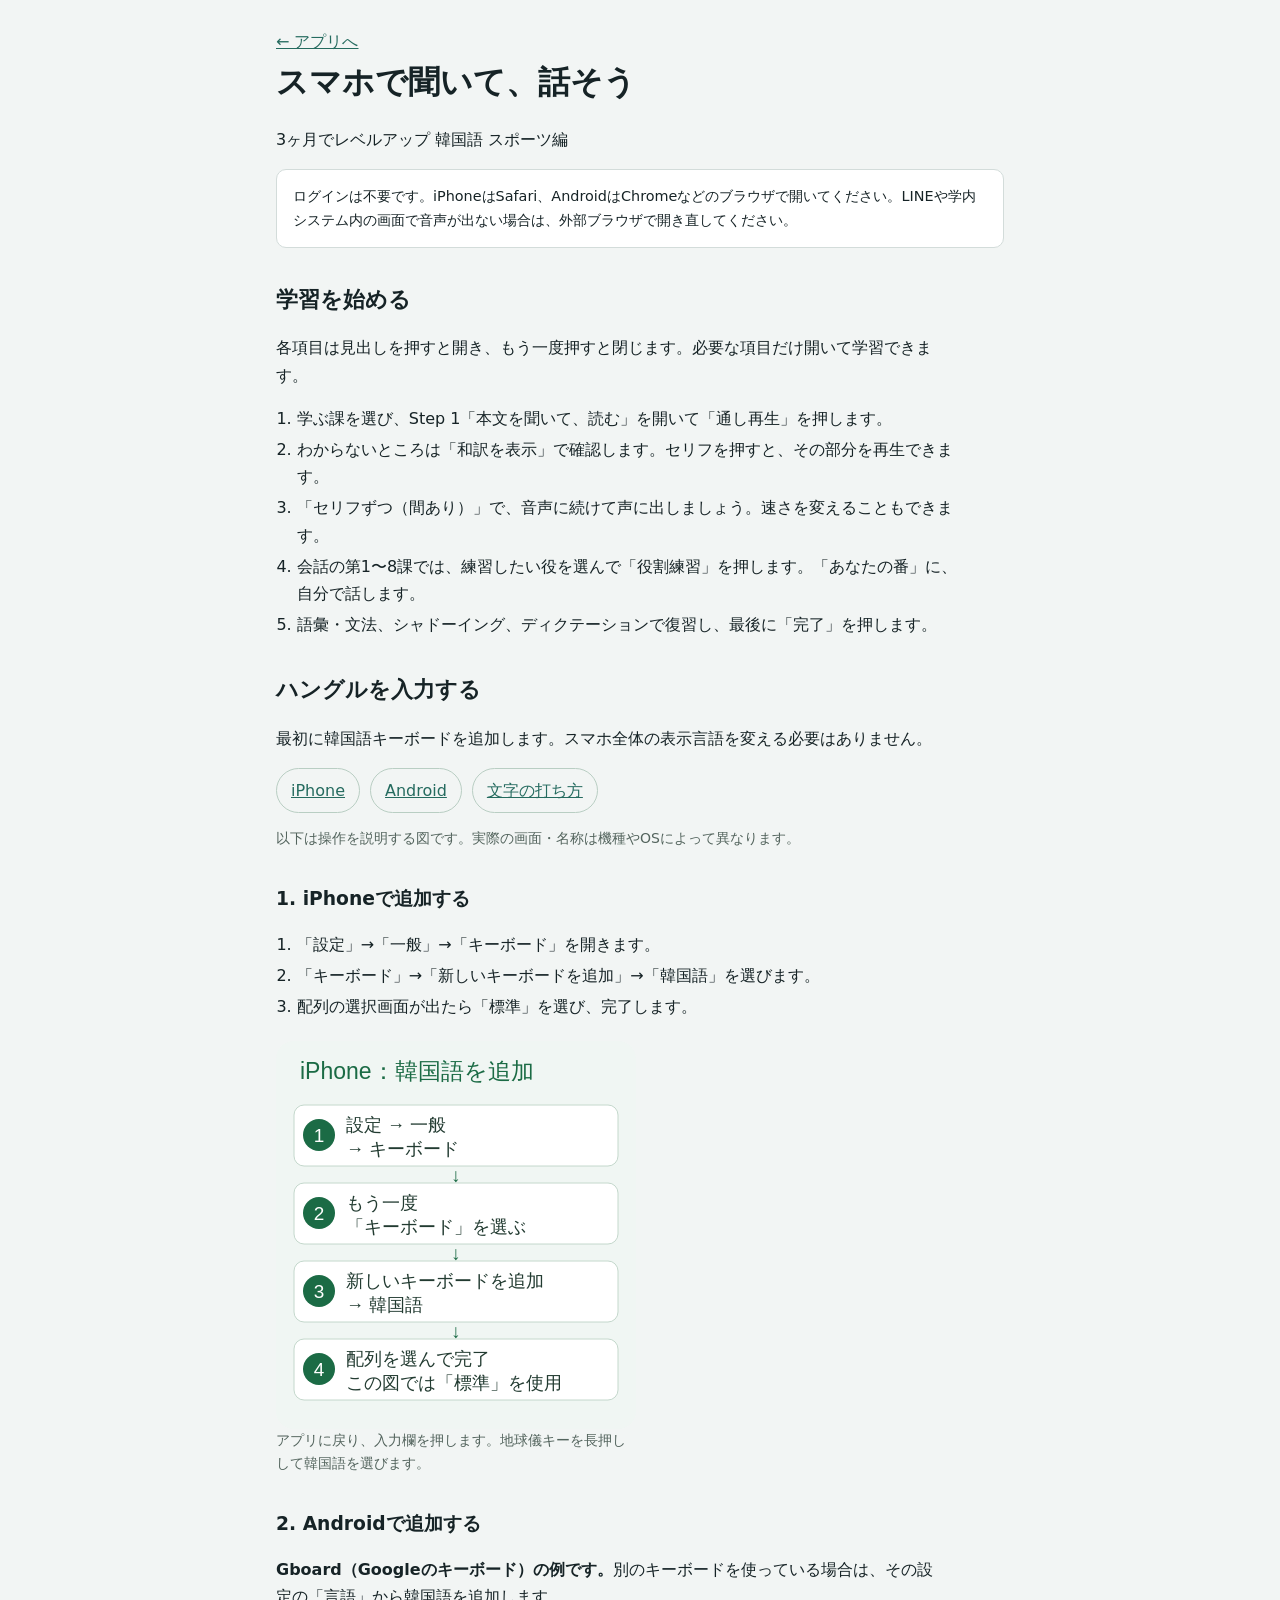
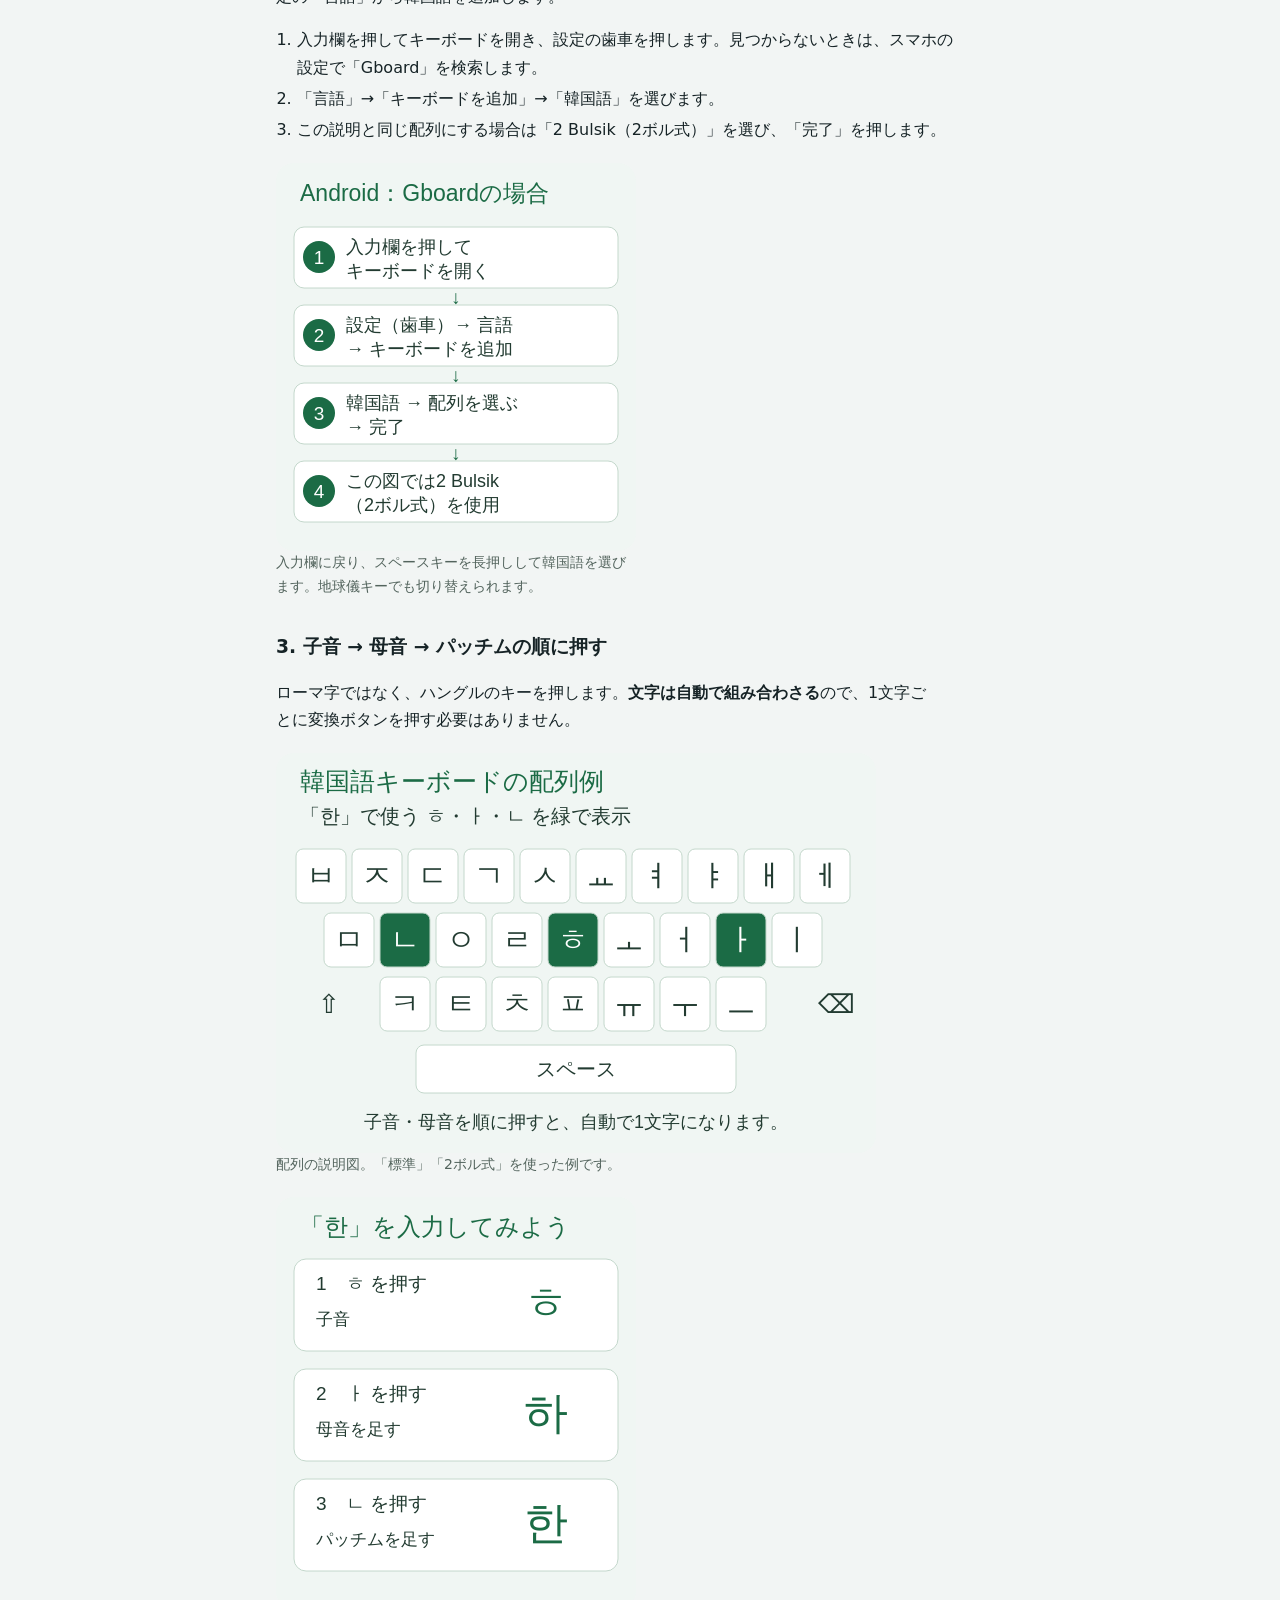
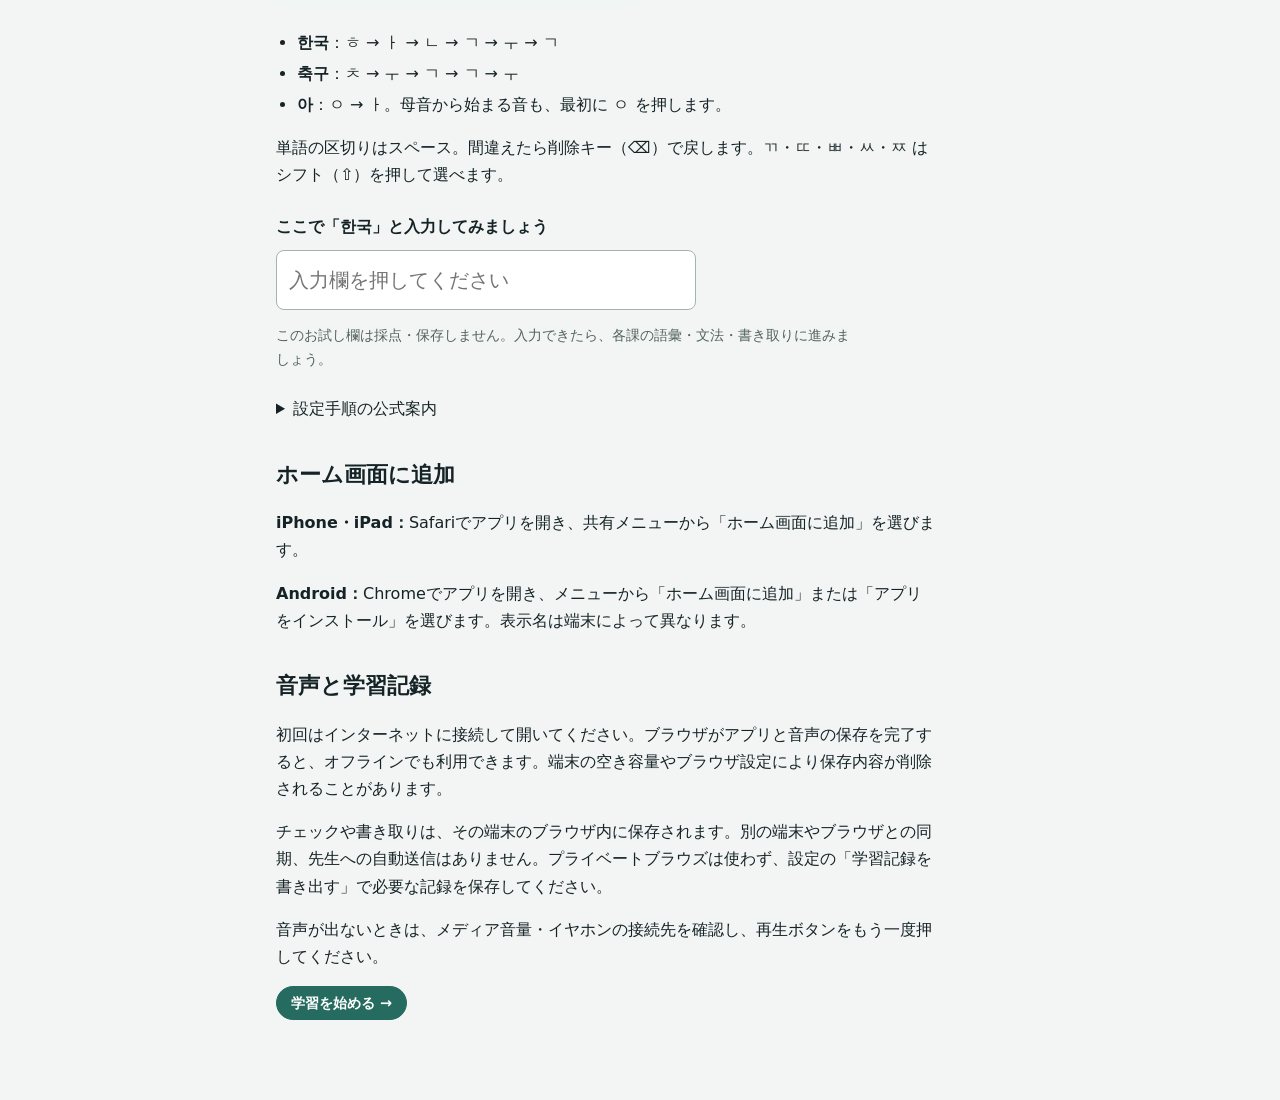
==== commit 5c8e630a: "Revise lesson text and voice clips; fold practice sections and remove pattern audio" ====
--- a/student-guide.html
+++ b/student-guide.html
@@ -1,4 +1,4 @@
-<!doctype html><html lang="ja"><head><meta charset="utf-8"><meta name="viewport" content="width=device-width, initial-scale=1"><meta name="robots" content="noindex,nofollow"><title>学生用ガイド｜会話学習</title><link rel="stylesheet" href="style.css"><script src="guide-register.js" defer></script></head><body><main class="wrap prose"><a href="./index.html">← アプリへ</a><h1>スマホで聞いて、話そう</h1><p>3ヶ月でレベルアップ 韓国語 スポーツ編</p><div class="note">ログインは不要です。iPhoneはSafari、AndroidはChromeなどのブラウザで開いてください。LINEや学内システム内の画面で音声が出ない場合は、外部ブラウザで開き直してください。</div><h2>学習を始める</h2><ol><li>学ぶ課を選び、「通し再生」で本文を聞きます。</li><li>わからないところは「和訳を表示」で確認します。セリフを押すと、その部分を再生できます。</li><li>「セリフずつ（間あり）」で、音声に続けて声に出しましょう。速さを変えることもできます。</li><li>会話の第1〜8課では、練習したい役を選んで「役割練習」を押します。「あなたの番」に、自分で話します。</li><li>語彙・文法、シャドーイング、ディクテーションで復習し、最後に「完了」を押します。</li></ol><section id="hangul"><h2>ハングルを入力する</h2><p>最初に韓国語キーボードを追加します。スマホ全体の表示言語を変える必要はありません。</p><nav class="guide-jumps" aria-label="ハングル入力の案内"><a href="#hangul-iphone">iPhone</a><a href="#hangul-android">Android</a><a href="#hangul-type">文字の打ち方</a></nav><p class="guide-caption">以下は操作を説明する図です。実際の画面・名称は機種やOSによって異なります。</p>
+<!doctype html><html lang="ja"><head><meta charset="utf-8"><meta name="viewport" content="width=device-width, initial-scale=1"><meta name="robots" content="noindex,nofollow"><title>学生用ガイド｜会話学習</title><link rel="stylesheet" href="style.css"><script src="guide-register.js" defer></script></head><body><main class="wrap prose"><a href="./index.html">← アプリへ</a><h1>スマホで聞いて、話そう</h1><p>3ヶ月でレベルアップ 韓国語 スポーツ編</p><div class="note">ログインは不要です。iPhoneはSafari、AndroidはChromeなどのブラウザで開いてください。LINEや学内システム内の画面で音声が出ない場合は、外部ブラウザで開き直してください。</div><h2>学習を始める</h2><p>各項目は見出しを押すと開き、もう一度押すと閉じます。必要な項目だけ開いて学習できます。</p><ol><li>学ぶ課を選び、Step 1「本文を聞いて、読む」を開いて「通し再生」を押します。</li><li>わからないところは「和訳を表示」で確認します。セリフを押すと、その部分を再生できます。</li><li>「セリフずつ（間あり）」で、音声に続けて声に出しましょう。速さを変えることもできます。</li><li>会話の第1〜8課では、練習したい役を選んで「役割練習」を押します。「あなたの番」に、自分で話します。</li><li>語彙・文法、シャドーイング、ディクテーションで復習し、最後に「完了」を押します。</li></ol><section id="hangul"><h2>ハングルを入力する</h2><p>最初に韓国語キーボードを追加します。スマホ全体の表示言語を変える必要はありません。</p><nav class="guide-jumps" aria-label="ハングル入力の案内"><a href="#hangul-iphone">iPhone</a><a href="#hangul-android">Android</a><a href="#hangul-type">文字の打ち方</a></nav><p class="guide-caption">以下は操作を説明する図です。実際の画面・名称は機種やOSによって異なります。</p>
 <h3 id="hangul-iphone">1. iPhoneで追加する</h3><ol><li>「設定」→「一般」→「キーボード」を開きます。</li><li>「キーボード」→「新しいキーボードを追加」→「韓国語」を選びます。</li><li>配列の選択画面が出たら「標準」を選び、完了します。</li></ol><figure class="guide-figure narrow"><img src="guide-images/iphone-keyboard.svg" width="360" height="388" alt="iPhone：設定、一般、キーボード、キーボード、新しいキーボードを追加、韓国語の順に進む説明図。"><figcaption>アプリに戻り、入力欄を押します。地球儀キーを長押しして韓国語を選びます。</figcaption></figure>
 <h3 id="hangul-android">2. Androidで追加する</h3><p><b>Gboard（Googleのキーボード）の例です。</b>別のキーボードを使っている場合は、その設定の「言語」から韓国語を追加します。</p><ol><li>入力欄を押してキーボードを開き、設定の歯車を押します。見つからないときは、スマホの設定で「Gboard」を検索します。</li><li>「言語」→「キーボードを追加」→「韓国語」を選びます。</li><li>この説明と同じ配列にする場合は「2 Bulsik（2ボル式）」を選び、「完了」を押します。</li></ol><figure class="guide-figure narrow"><img src="guide-images/android-keyboard.svg" width="360" height="388" alt="Gboard：入力欄からキーボード設定を開き、言語、キーボードを追加、韓国語、配列、完了の順に進む説明図。"><figcaption>入力欄に戻り、スペースキーを長押しして韓国語を選びます。地球儀キーでも切り替えられます。</figcaption></figure>
 <h3 id="hangul-type">3. 子音 → 母音 → パッチムの順に押す</h3><p>ローマ字ではなく、ハングルのキーを押します。<b>文字は自動で組み合わさる</b>ので、1文字ごとに変換ボタンを押す必要はありません。</p><figure class="guide-figure"><img src="guide-images/hangul-keyboard.svg" width="600" height="400" alt="2ボル式の韓国語キーボード。上段はㅂㅈㄷㄱㅅㅛㅕㅑㅐㅔ、中段はㅁㄴㅇㄹㅎㅗㅓㅏㅣ、下段はㅋㅌㅊㅍㅠㅜㅡ。한を作るㅎ・ㅏ・ㄴを強調。"><figcaption>配列の説明図。「標準」「2ボル式」を使った例です。</figcaption></figure><figure class="guide-figure narrow"><img src="guide-images/hangul-compose.svg" width="360" height="412" alt="ㅎを押すとㅎ、次にㅏを押すと하、最後にㄴを押すと한になる。"></figure>
--- a/style.css
+++ b/style.css
@@ -236,3 +236,6 @@
 audio{width:100%;max-width:100%;}summary{cursor:pointer;}
 /* Illustrated Hangul input guide */
 #hangul{scroll-margin-top:24px}#hangul h3{margin-top:32px;scroll-margin-top:24px}.guide-jumps{display:flex;gap:10px;flex-wrap:wrap}.guide-jumps a{padding:8px 14px;border:1px solid #b9cec3;border-radius:24px}.guide-figure{margin:20px 0;max-width:600px}.guide-figure.narrow{max-width:360px}.guide-figure img{display:block;width:100%;height:auto}.guide-figure figcaption,.guide-caption{font-size:14px;line-height:1.7;color:#53645d}.hangul-try{display:block;font-weight:700;margin-top:24px}#hangul-try{width:100%;max-width:420px;font-size:20px;box-sizing:border-box;margin-top:10px}.guide-sources{margin:24px 0}.guide-sources a{overflow-wrap:anywhere}
+
+/* Collapsible study sections */
+.step-fold{margin:18px 0;border:1px solid #c4d8cc;border-radius:14px;background:var(--card,#fff);overflow:hidden}.step-fold>summary{display:flex;align-items:center;gap:12px;padding:18px;cursor:pointer;list-style:none}.step-fold>summary::-webkit-details-marker{display:none}.step-fold>summary::after{content:'＋';margin-left:auto;font-size:23px;color:#1b6b45}.step-fold[open]>summary::after{content:'−'}.step-fold>summary h2{font-size:19px;margin:0}.step-fold>summary .label{white-space:nowrap}.step-fold>summary:focus-visible,.practice-fold>summary:focus-visible{outline:3px solid #328260;outline-offset:-3px}.step-fold>.card{margin:12px}.step-fold>.scene{margin:12px 18px}.practice-fold{margin:16px 0;border:1px solid #d4dfd9;border-radius:10px;padding:14px}.practice-fold>summary{font-weight:700;cursor:pointer;padding:4px 0}.practice-fold>summary+*{margin-top:14px}.fold-hint{font-size:14px;color:#52645c}.step-fold:not([open]){padding-bottom:0}@media(max-width:360px){.step-fold>summary{gap:8px;padding:14px}.step-fold>summary h2{font-size:17px}}
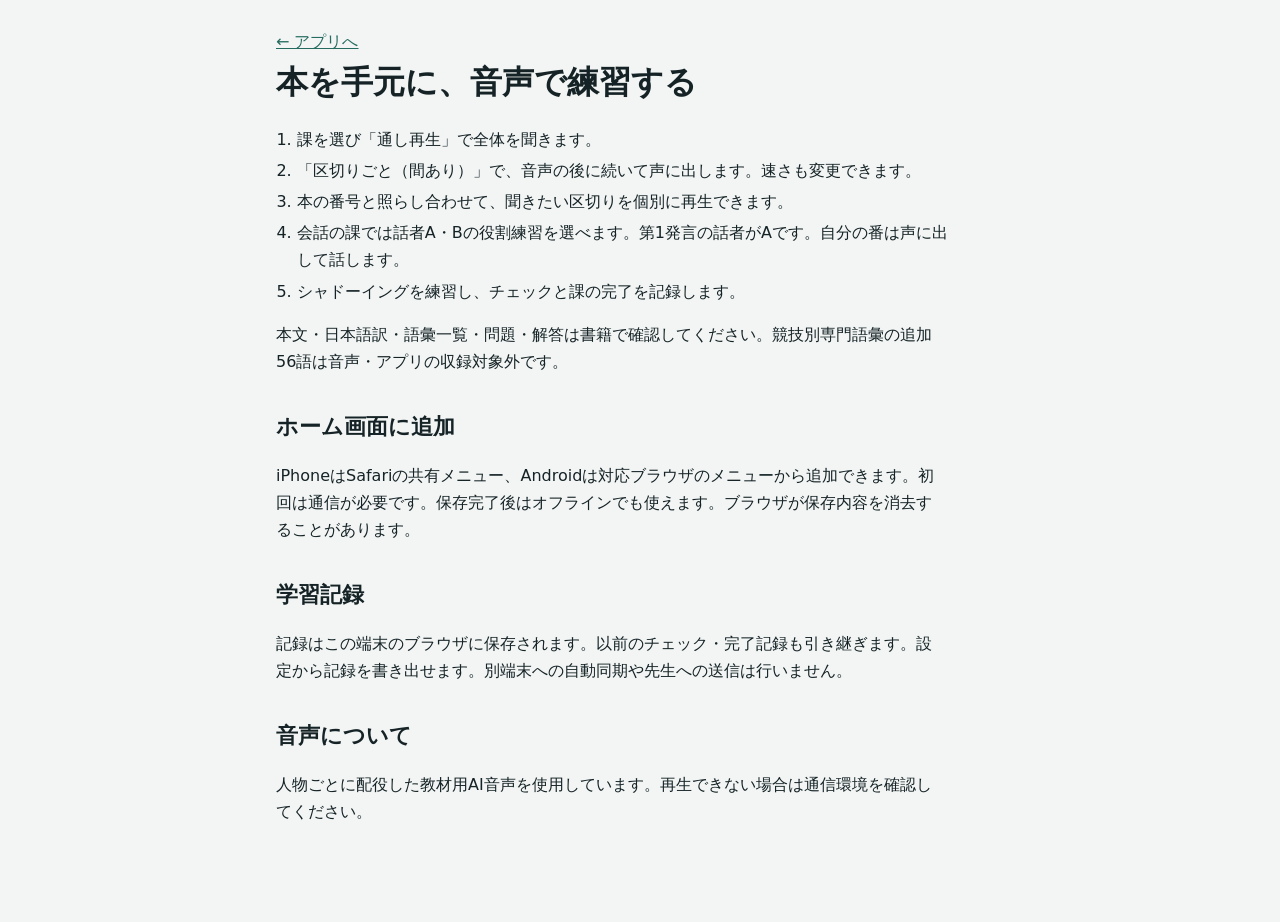
==== commit 8fcf2b58: "Replace public textbook text with audio practice and migrate cached lessons" ====
--- a/student-guide.html
+++ b/student-guide.html
@@ -1,7 +1 @@
-<!doctype html><html lang="ja"><head><meta charset="utf-8"><meta name="viewport" content="width=device-width, initial-scale=1"><meta name="robots" content="noindex,nofollow"><title>学生用ガイド｜会話学習</title><link rel="stylesheet" href="style.css"><script src="guide-register.js" defer></script></head><body><main class="wrap prose"><a href="./index.html">← アプリへ</a><h1>スマホで聞いて、話そう</h1><p>3ヶ月でレベルアップ 韓国語 スポーツ編</p><div class="note">ログインは不要です。iPhoneはSafari、AndroidはChromeなどのブラウザで開いてください。LINEや学内システム内の画面で音声が出ない場合は、外部ブラウザで開き直してください。</div><h2>学習を始める</h2><p>各項目は見出しを押すと開き、もう一度押すと閉じます。必要な項目だけ開いて学習できます。</p><ol><li>学ぶ課を選び、Step 1「本文を聞いて、読む」を開いて「通し再生」を押します。</li><li>わからないところは「和訳を表示」で確認します。セリフを押すと、その部分を再生できます。</li><li>「セリフずつ（間あり）」で、音声に続けて声に出しましょう。速さを変えることもできます。</li><li>会話の第1〜8課では、練習したい役を選んで「役割練習」を押します。「あなたの番」に、自分で話します。</li><li>語彙・文法、シャドーイング、ディクテーションで復習し、最後に「完了」を押します。</li></ol><section id="hangul"><h2>ハングルを入力する</h2><p>最初に韓国語キーボードを追加します。スマホ全体の表示言語を変える必要はありません。</p><nav class="guide-jumps" aria-label="ハングル入力の案内"><a href="#hangul-iphone">iPhone</a><a href="#hangul-android">Android</a><a href="#hangul-type">文字の打ち方</a></nav><p class="guide-caption">以下は操作を説明する図です。実際の画面・名称は機種やOSによって異なります。</p>
-<h3 id="hangul-iphone">1. iPhoneで追加する</h3><ol><li>「設定」→「一般」→「キーボード」を開きます。</li><li>「キーボード」→「新しいキーボードを追加」→「韓国語」を選びます。</li><li>配列の選択画面が出たら「標準」を選び、完了します。</li></ol><figure class="guide-figure narrow"><img src="guide-images/iphone-keyboard.svg" width="360" height="388" alt="iPhone：設定、一般、キーボード、キーボード、新しいキーボードを追加、韓国語の順に進む説明図。"><figcaption>アプリに戻り、入力欄を押します。地球儀キーを長押しして韓国語を選びます。</figcaption></figure>
-<h3 id="hangul-android">2. Androidで追加する</h3><p><b>Gboard（Googleのキーボード）の例です。</b>別のキーボードを使っている場合は、その設定の「言語」から韓国語を追加します。</p><ol><li>入力欄を押してキーボードを開き、設定の歯車を押します。見つからないときは、スマホの設定で「Gboard」を検索します。</li><li>「言語」→「キーボードを追加」→「韓国語」を選びます。</li><li>この説明と同じ配列にする場合は「2 Bulsik（2ボル式）」を選び、「完了」を押します。</li></ol><figure class="guide-figure narrow"><img src="guide-images/android-keyboard.svg" width="360" height="388" alt="Gboard：入力欄からキーボード設定を開き、言語、キーボードを追加、韓国語、配列、完了の順に進む説明図。"><figcaption>入力欄に戻り、スペースキーを長押しして韓国語を選びます。地球儀キーでも切り替えられます。</figcaption></figure>
-<h3 id="hangul-type">3. 子音 → 母音 → パッチムの順に押す</h3><p>ローマ字ではなく、ハングルのキーを押します。<b>文字は自動で組み合わさる</b>ので、1文字ごとに変換ボタンを押す必要はありません。</p><figure class="guide-figure"><img src="guide-images/hangul-keyboard.svg" width="600" height="400" alt="2ボル式の韓国語キーボード。上段はㅂㅈㄷㄱㅅㅛㅕㅑㅐㅔ、中段はㅁㄴㅇㄹㅎㅗㅓㅏㅣ、下段はㅋㅌㅊㅍㅠㅜㅡ。한を作るㅎ・ㅏ・ㄴを強調。"><figcaption>配列の説明図。「標準」「2ボル式」を使った例です。</figcaption></figure><figure class="guide-figure narrow"><img src="guide-images/hangul-compose.svg" width="360" height="412" alt="ㅎを押すとㅎ、次にㅏを押すと하、最後にㄴを押すと한になる。"></figure>
-<ul><li><b lang="ko">한국</b>：<span lang="ko">ㅎ → ㅏ → ㄴ → ㄱ → ㅜ → ㄱ</span></li><li><b lang="ko">축구</b>：<span lang="ko">ㅊ → ㅜ → ㄱ → ㄱ → ㅜ</span></li><li><b lang="ko">아</b>：<span lang="ko">ㅇ → ㅏ</span>。母音から始まる音も、最初に <span lang="ko">ㅇ</span> を押します。</li></ul><p>単語の区切りはスペース。間違えたら削除キー（⌫）で戻します。<span lang="ko">ㄲ・ㄸ・ㅃ・ㅆ・ㅉ</span> はシフト（⇧）を押して選べます。</p>
-<label class="hangul-try" for="hangul-try">ここで「한국」と入力してみましょう</label><input id="hangul-try" class="quiz-input" lang="ko" type="text" placeholder="入力欄を押してください" autocomplete="off" spellcheck="false"><p class="guide-caption">このお試し欄は採点・保存しません。入力できたら、各課の語彙・文法・書き取りに進みましょう。</p>
-<details class="guide-sources"><summary>設定手順の公式案内</summary><p><a href="https://support.apple.com/ja-jp/guide/iphone/iph73b71eb/ios" target="_blank" rel="noopener">Apple：キーボードを追加する・変更する</a><br><a href="https://support.google.com/gboard/answer/7068494?hl=ja" target="_blank" rel="noopener">Google：Gboardで別の言語を入力する</a></p><p>2026年10月18日確認。</p></details></section><h2>ホーム画面に追加</h2><p><b>iPhone・iPad：</b>Safariでアプリを開き、共有メニューから「ホーム画面に追加」を選びます。</p><p><b>Android：</b>Chromeでアプリを開き、メニューから「ホーム画面に追加」または「アプリをインストール」を選びます。表示名は端末によって異なります。</p><h2>音声と学習記録</h2><p>初回はインターネットに接続して開いてください。ブラウザがアプリと音声の保存を完了すると、オフラインでも利用できます。端末の空き容量やブラウザ設定により保存内容が削除されることがあります。</p><p>チェックや書き取りは、その端末のブラウザ内に保存されます。別の端末やブラウザとの同期、先生への自動送信はありません。プライベートブラウズは使わず、設定の「学習記録を書き出す」で必要な記録を保存してください。</p><p>音声が出ないときは、メディア音量・イヤホンの接続先を確認し、再生ボタンをもう一度押してください。</p><a class="btn primary" href="./index.html">学習を始める →</a></main></body></html>
+<!doctype html><html lang="ja"><head><meta charset="utf-8"><meta name="viewport" content="width=device-width, initial-scale=1"><meta name="robots" content="noindex,nofollow"><title>使い方｜韓国語スポーツ編</title><link rel="stylesheet" href="style.css?v=20261018-audio-only-1"><script src="guide-register.js" defer></script></head><body><main class="wrap prose"><a href="./#home">← アプリへ</a><h1>本を手元に、音声で練習する</h1><ol><li>課を選び「通し再生」で全体を聞きます。</li><li>「区切りごと（間あり）」で、音声の後に続いて声に出します。速さも変更できます。</li><li>本の番号と照らし合わせて、聞きたい区切りを個別に再生できます。</li><li>会話の課では話者A・Bの役割練習を選べます。第1発言の話者がAです。自分の番は声に出して話します。</li><li>シャドーイングを練習し、チェックと課の完了を記録します。</li></ol><p>本文・日本語訳・語彙一覧・問題・解答は書籍で確認してください。競技別専門語彙の追加56語は音声・アプリの収録対象外です。</p><h2>ホーム画面に追加</h2><p>iPhoneはSafariの共有メニュー、Androidは対応ブラウザのメニューから追加できます。初回は通信が必要です。保存完了後はオフラインでも使えます。ブラウザが保存内容を消去することがあります。</p><h2>学習記録</h2><p>記録はこの端末のブラウザに保存されます。以前のチェック・完了記録も引き継ぎます。設定から記録を書き出せます。別端末への自動同期や先生への送信は行いません。</p><h2>音声について</h2><p>人物ごとに配役した教材用AI音声を使用しています。再生できない場合は通信環境を確認してください。</p></main></body></html>
--- a/style.css
+++ b/style.css
@@ -239,3 +239,8 @@
 
 /* Collapsible study sections */
 .step-fold{margin:18px 0;border:1px solid #c4d8cc;border-radius:14px;background:var(--card,#fff);overflow:hidden}.step-fold>summary{display:flex;align-items:center;gap:12px;padding:18px;cursor:pointer;list-style:none}.step-fold>summary::-webkit-details-marker{display:none}.step-fold>summary::after{content:'＋';margin-left:auto;font-size:23px;color:#1b6b45}.step-fold[open]>summary::after{content:'−'}.step-fold>summary h2{font-size:19px;margin:0}.step-fold>summary .label{white-space:nowrap}.step-fold>summary:focus-visible,.practice-fold>summary:focus-visible{outline:3px solid #328260;outline-offset:-3px}.step-fold>.card{margin:12px}.step-fold>.scene{margin:12px 18px}.practice-fold{margin:16px 0;border:1px solid #d4dfd9;border-radius:10px;padding:14px}.practice-fold>summary{font-weight:700;cursor:pointer;padding:4px 0}.practice-fold>summary+*{margin-top:14px}.fold-hint{font-size:14px;color:#52645c}.step-fold:not([open]){padding-bottom:0}@media(max-width:360px){.step-fold>summary{gap:8px;padding:14px}.step-fold>summary h2{font-size:17px}}
+
+/* Numbered audio controls: the book supplies the reading text. */
+.audio-lines{display:grid;grid-template-columns:repeat(auto-fit,minmax(130px,1fr));gap:10px}
+.audio-lines .line-button{min-height:48px;text-align:center;justify-content:center;white-space:normal}
+.card audio{max-width:100%;width:100%}
